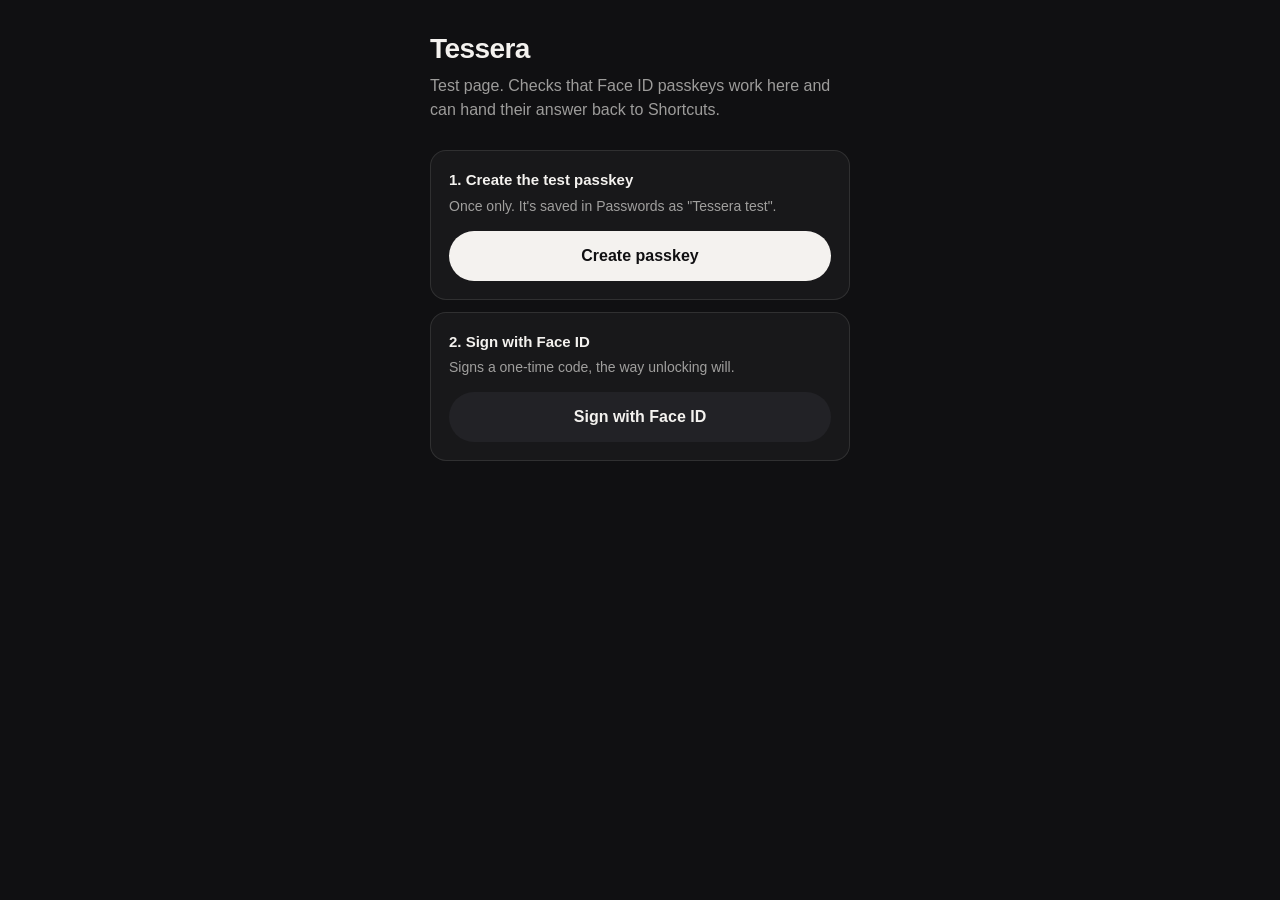
==== docs/index.html @ d28b0b76 "Tessera: test page for Face ID passkeys" ====
<!doctype html>
<html lang="en">
<head>
  <meta charset="utf-8">
  <meta name="viewport" content="width=device-width, initial-scale=1, viewport-fit=cover">
  <meta name="color-scheme" content="dark">
  <title>Tessera</title>
  <style>
    @font-face { font-family: "Inter"; src: url("InterVariable.woff2") format("woff2"); font-weight: 100 900; }
    :root {
      --bg: #101012; --card: #18181a; --raised: #222226; --hair: rgba(255, 255, 255, 0.10);
      --text: #f4f2ef; --t2: rgba(244, 242, 239, 0.62); --sand: #d6b28c; --bad: #e5847a;
    }
    * { box-sizing: border-box; margin: 0; padding: 0; }
    html, body { background: var(--bg); color: var(--text); }
    body {
      font: 400 16px/1.5 Inter, -apple-system, sans-serif; -webkit-font-smoothing: antialiased;
      min-height: 100vh; padding: max(28px, env(safe-area-inset-top)) 20px 40px;
      display: flex; flex-direction: column; align-items: center;
    }
    main { width: 100%; max-width: 420px; }
    h1 { font-size: 28px; font-weight: 700; letter-spacing: -0.02em; }
    .sub { color: var(--t2); margin: 4px 0 28px; }
    .step { background: var(--card); border: 1px solid var(--hair); border-radius: 16px; padding: 18px; margin-bottom: 12px; }
    .step h2 { font-size: 15px; font-weight: 650; margin-bottom: 4px; }
    .step p { color: var(--t2); font-size: 14px; margin-bottom: 14px; }
    button {
      font: inherit; font-size: 16px; font-weight: 650; width: 100%; height: 50px; border: 0; border-radius: 999px;
      background: var(--text); color: #101012;
    }
    button.quiet { background: var(--raised); color: var(--text); }
    button:disabled { opacity: 0.5; }
    #log { margin-top: 18px; font: 13px/1.5 ui-monospace, Menlo, monospace; color: var(--t2); white-space: pre-wrap; word-break: break-all; }
    .ok { color: var(--sand); }
    .bad { color: var(--bad); }
  </style>
</head>
<body>
<main>
  <h1>Tessera</h1>
  <p class="sub">Test page. Checks that Face ID passkeys work here and can hand their answer back to Shortcuts.</p>

  <section class="step">
    <h2>1. Create the test passkey</h2>
    <p>Once only. It's saved in Passwords as "Tessera test".</p>
    <button id="create">Create passkey</button>
  </section>

  <section class="step">
    <h2>2. Sign with Face ID</h2>
    <p>Signs a one-time code, the way unlocking will.</p>
    <button id="sign" class="quiet">Sign with Face ID</button>
  </section>

  <div id="log"></div>
</main>
<script>
"use strict";
const RP = "beansasset.github.io";
const logEl = document.getElementById("log");
function log(text, cls) {
  const line = document.createElement("div");
  line.textContent = text;
  if (cls) line.className = cls;
  logEl.append(line);
}
const b64url = (buf) => btoa(String.fromCharCode(...new Uint8Array(buf))).replace(/\+/g, "-").replace(/\//g, "_").replace(/=+$/, "");
const fromB64url = (s) => Uint8Array.from(atob(s.replace(/-/g, "+").replace(/_/g, "/")), (c) => c.charCodeAt(0));

// The shortcut passes its one-time code and where to send the answer in the
// address after #, e.g. #c=CODE&back=Tessera%20Back
const params = new URLSearchParams(location.hash.slice(1));
const fromShortcut = params.has("c");

async function create() {
  try {
    const cred = await navigator.credentials.create({ publicKey: {
      rp: { id: RP, name: "Tessera" },
      user: { id: crypto.getRandomValues(new Uint8Array(16)), name: "Tessera test", displayName: "Tessera test" },
      challenge: crypto.getRandomValues(new Uint8Array(32)),
      pubKeyCredParams: [{ type: "public-key", alg: -7 }],
      authenticatorSelection: { residentKey: "required", userVerification: "required" },
      timeout: 60000,
    }});
    log("Passkey created.", "ok");
    log("id " + b64url(cred.rawId).slice(0, 16) + "…");
  } catch (e) {
    log("Couldn't create it: " + e.name + " " + e.message, "bad");
  }
}

async function sign(auto) {
  const challenge = fromShortcut ? fromB64url(params.get("c")) : crypto.getRandomValues(new Uint8Array(32));
  const started = performance.now();
  try {
    const cred = await navigator.credentials.get({ publicKey: {
      rpId: RP, challenge, userVerification: "required", timeout: 60000,
    }});
    const flags = new Uint8Array(cred.response.authenticatorData)[32];
    const verified = Boolean(flags & 0x04);
    log(`Signed ${auto ? "automatically" : "after a tap"} in ${Math.round(performance.now() - started)} ms.`, "ok");
    log(verified ? "Face ID (user verified): yes" : "Face ID (user verified): NO", verified ? "ok" : "bad");
    if (fromShortcut) {
      const answer = [cred.rawId, cred.response.authenticatorData, cred.response.clientDataJSON, cred.response.signature]
        .map(b64url).join(".");
      const back = params.get("back") || "Tessera Back";
      log("Handing the answer back to Shortcuts…");
      location.href = "shortcuts://run-shortcut?name=" + encodeURIComponent(back) +
        "&input=text&text=" + encodeURIComponent(answer);
    }
  } catch (e) {
    log(`${auto ? "Automatic" : "Tapped"} sign failed: ${e.name}`, "bad");
    if (auto) log("Tap Sign with Face ID instead.");
  }
}

document.getElementById("create").addEventListener("click", create);
document.getElementById("sign").addEventListener("click", () => sign(false));

if (!window.PublicKeyCredential) log("This browser doesn't support passkeys.", "bad");
else if (fromShortcut) {
  log("Opened by the shortcut, with a code.");
  sign(true);   // does Safari allow Face ID without a tap? that's one of the questions
}
</script>
</body>
</html>
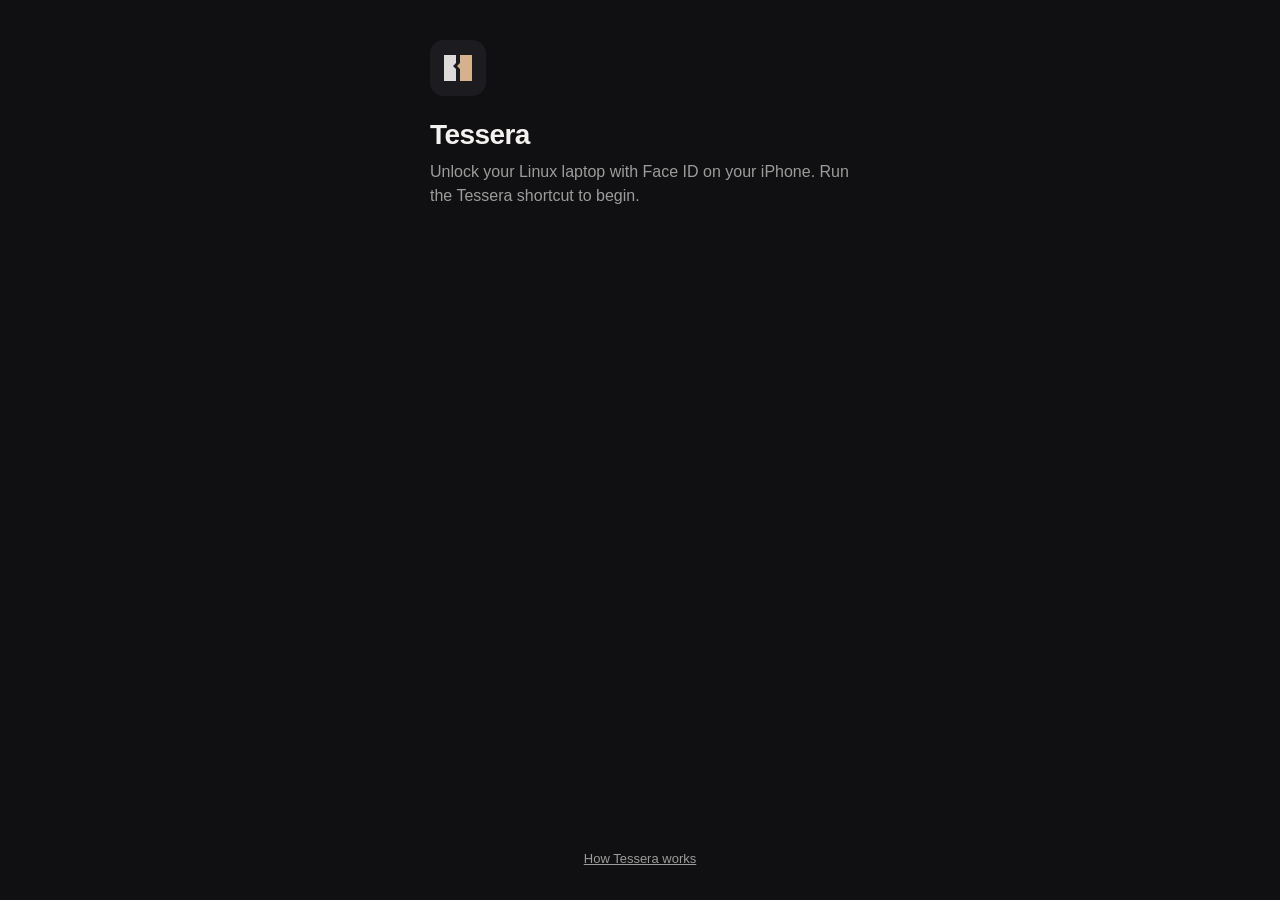
==== commit c765f29f: "The laptop side: pairing, Face ID unlock, and the phone page" ====
--- a/docs/index.html
+++ b/docs/index.html
@@ -4,123 +4,266 @@
   <meta charset="utf-8">
   <meta name="viewport" content="width=device-width, initial-scale=1, viewport-fit=cover">
   <meta name="color-scheme" content="dark">
+  <meta name="robots" content="noindex">
   <title>Tessera</title>
   <style>
     @font-face { font-family: "Inter"; src: url("InterVariable.woff2") format("woff2"); font-weight: 100 900; }
     :root {
       --bg: #101012; --card: #18181a; --raised: #222226; --hair: rgba(255, 255, 255, 0.10);
-      --text: #f4f2ef; --t2: rgba(244, 242, 239, 0.62); --sand: #d6b28c; --bad: #e5847a;
+      --text: #f4f2ef; --t2: rgba(244, 242, 239, 0.62); --t3: rgba(244, 242, 239, 0.4);
+      --sand: #d6b28c; --bad: #e5847a;
     }
     * { box-sizing: border-box; margin: 0; padding: 0; }
     html, body { background: var(--bg); color: var(--text); }
     body {
       font: 400 16px/1.5 Inter, -apple-system, sans-serif; -webkit-font-smoothing: antialiased;
-      min-height: 100vh; padding: max(28px, env(safe-area-inset-top)) 20px 40px;
+      min-height: 100vh; min-height: 100dvh;
+      padding: max(40px, env(safe-area-inset-top)) 22px max(32px, env(safe-area-inset-bottom));
       display: flex; flex-direction: column; align-items: center;
     }
-    main { width: 100%; max-width: 420px; }
-    h1 { font-size: 28px; font-weight: 700; letter-spacing: -0.02em; }
-    .sub { color: var(--t2); margin: 4px 0 28px; }
-    .step { background: var(--card); border: 1px solid var(--hair); border-radius: 16px; padding: 18px; margin-bottom: 12px; }
-    .step h2 { font-size: 15px; font-weight: 650; margin-bottom: 4px; }
-    .step p { color: var(--t2); font-size: 14px; margin-bottom: 14px; }
-    button {
-      font: inherit; font-size: 16px; font-weight: 650; width: 100%; height: 50px; border: 0; border-radius: 999px;
-      background: var(--text); color: #101012;
+    main { width: 100%; max-width: 420px; flex: 1; display: flex; flex-direction: column; }
+    [hidden] { display: none !important; }
+
+    .mark { width: 56px; height: 56px; margin-bottom: 22px; }
+    h1 { font-size: 28px; font-weight: 700; letter-spacing: -0.02em; line-height: 1.2; }
+    .sub { color: var(--t2); margin-top: 8px; }
+    .status { margin-top: 28px; color: var(--t2); font-size: 15px; min-height: 1.5em; }
+    .status.ok { color: var(--sand); }
+    .status.bad { color: var(--bad); }
+    .grow { flex: 1; }
+
+    button, .button {
+      font: inherit; font-size: 17px; font-weight: 650; width: 100%; height: 54px; border: 0; border-radius: 999px;
+      background: var(--text); color: #101012; display: flex; align-items: center; justify-content: center;
+      text-decoration: none; margin-top: 12px;
     }
     button.quiet { background: var(--raised); color: var(--text); }
-    button:disabled { opacity: 0.5; }
-    #log { margin-top: 18px; font: 13px/1.5 ui-monospace, Menlo, monospace; color: var(--t2); white-space: pre-wrap; word-break: break-all; }
-    .ok { color: var(--sand); }
-    .bad { color: var(--bad); }
+
+    .code {
+      margin-top: 30px; font-size: 56px; font-weight: 700; letter-spacing: 0.18em; text-align: center;
+      font-variant-numeric: tabular-nums; color: var(--text);
+    }
+    .code-note { text-align: center; color: var(--t2); font-size: 15px; margin-top: 6px; }
+
+    ol.steps { list-style: none; counter-reset: s; margin-top: 26px; }
+    ol.steps > li { counter-increment: s; position: relative; padding: 0 0 22px 40px; }
+    ol.steps > li::before {
+      content: counter(s); position: absolute; left: 0; top: 0; width: 26px; height: 26px; border-radius: 50%;
+      background: var(--raised); color: var(--text); font-size: 13px; font-weight: 650;
+      display: flex; align-items: center; justify-content: center;
+    }
+    ol.steps h3 { font-size: 16px; font-weight: 650; }
+    ol.steps p, ol.steps li li { color: var(--t2); font-size: 15px; }
+    ol.steps ul { margin: 6px 0 0 18px; }
+    ol.steps b { color: var(--text); font-weight: 600; }
+    .addr {
+      display: flex; align-items: center; gap: 8px; margin-top: 10px; padding: 10px 10px 10px 14px;
+      background: var(--card); border: 1px solid var(--hair); border-radius: 12px;
+    }
+    .addr code { flex: 1; font: 13px/1.4 ui-monospace, Menlo, monospace; color: var(--text); word-break: break-all; }
+    .addr button { width: auto; height: 34px; padding: 0 14px; margin: 0; font-size: 14px; flex: none; }
+    footer { margin-top: 28px; color: var(--t3); font-size: 13px; text-align: center; }
+    footer a { color: var(--t2); }
   </style>
 </head>
 <body>
 <main>
-  <h1>Tessera</h1>
-  <p class="sub">Test page. Checks that Face ID passkeys work here and can hand their answer back to Shortcuts.</p>
-
-  <section class="step">
-    <h2>1. Create the test passkey</h2>
-    <p>Once only. It's saved in Passwords as "Tessera test".</p>
-    <button id="create">Create passkey</button>
-  </section>
-
-  <section class="step">
-    <h2>2. Sign with Face ID</h2>
-    <p>Signs a one-time code, the way unlocking will.</p>
-    <button id="sign" class="quiet">Sign with Face ID</button>
-  </section>
-
-  <div id="log"></div>
+  <svg class="mark" viewBox="0 0 56 56" aria-hidden="true">
+    <rect width="56" height="56" rx="14" fill="#1c1b20"/>
+    <path d="M14 15h12v8l-3 3 3 3v12H14z" fill="#f4f2ef" opacity=".9"/>
+    <path d="M42 15H30v8l-3 3 3 3v12h12z" fill="#d6b28c"/>
+  </svg>
+
+  <!-- unlocking -->
+  <section id="unlock" hidden>
+    <h1>Unlocking <span class="laptop">your laptop</span></h1>
+    <p class="sub">Confirm with Face ID.</p>
+    <p class="status" id="unlock-status"></p>
+    <button id="unlock-retry" hidden>Try again</button>
+  </section>
+
+  <!-- pairing -->
+  <section id="pair" hidden>
+    <h1>Pair with <span class="laptop">your laptop</span></h1>
+    <p class="sub">This makes a passkey on your iPhone that only Face ID can use. Your laptop keeps the matching half.</p>
+    <div id="pair-start">
+      <p class="status" id="pair-status"></p>
+      <button id="pair-create">Create passkey</button>
+    </div>
+    <div id="pair-done" hidden>
+      <div class="code" id="pair-code"></div>
+      <p class="code-note">Your laptop shows a code too. Send this, then check they match.</p>
+      <button id="pair-send">Send to laptop</button>
+    </div>
+  </section>
+
+  <!-- setting up the shortcuts, opened from the QR code on the laptop -->
+  <section id="setup" hidden>
+    <h1>Set up Tessera</h1>
+    <p class="sub">Two shortcuts, once. Tessera itself needs no app.</p>
+    <ol class="steps">
+      <li>
+        <h3>The “Tessera” shortcut</h3>
+        <p>In Shortcuts, tap <b>+</b> and name it <b>Tessera</b>. Add these two actions:</p>
+        <ul>
+          <li><b>Get Contents of URL</b>, with this address:</li>
+        </ul>
+        <div class="addr"><code id="addr-start"></code><button class="quiet" data-copy="addr-start">Copy</button></div>
+        <ul><li style="margin-top:8px"><b>Open URLs</b>. It fills in <b>Contents of URL</b> by itself.</li></ul>
+      </li>
+      <li>
+        <h3>The “Tessera Reply” shortcut</h3>
+        <p>Tap <b>+</b> again and name it <b>Tessera Reply</b>. Add:</p>
+        <ul><li><b>Get Contents of URL</b>, with this address:</li></ul>
+        <div class="addr"><code id="addr-answer"></code><button class="quiet" data-copy="addr-answer">Copy</button></div>
+        <ul>
+          <li style="margin-top:8px">Tap the arrow on that action: set <b>Method</b> to <b>POST</b>, <b>Request Body</b> to <b>File</b>, and the file to <b>Shortcut Input</b>.</li>
+          <li><b>Show Notification</b>, with <b>Contents of URL</b>.</li>
+        </ul>
+      </li>
+      <li>
+        <h3>Pair</h3>
+        <p>On the laptop, press <b>Pair</b>, then run <b>Tessera</b> here.</p>
+      </li>
+    </ol>
+  </section>
+
+  <!-- errors, and opened by hand -->
+  <section id="message" hidden>
+    <h1 id="message-title">Tessera</h1>
+    <p class="sub" id="message-text">Unlock your Linux laptop with Face ID on your iPhone. Run the Tessera shortcut to begin.</p>
+  </section>
+
+  <div class="grow"></div>
+  <footer><a href="https://github.com/BeansAsset/tessera">How Tessera works</a></footer>
 </main>
 <script>
 "use strict";
 const RP = "beansasset.github.io";
-const logEl = document.getElementById("log");
-function log(text, cls) {
-  const line = document.createElement("div");
-  line.textContent = text;
-  if (cls) line.className = cls;
-  logEl.append(line);
-}
-const b64url = (buf) => btoa(String.fromCharCode(...new Uint8Array(buf))).replace(/\+/g, "-").replace(/\//g, "_").replace(/=+$/, "");
-const fromB64url = (s) => Uint8Array.from(atob(s.replace(/-/g, "+").replace(/_/g, "/")), (c) => c.charCodeAt(0));
-
-// The shortcut passes its one-time code and where to send the answer in the
-// address after #, e.g. #c=CODE&back=Tessera%20Back
+const REPLY = "Tessera Reply";
+
+const $ = (id) => document.getElementById(id);
+const b64url = (buf) => btoa(String.fromCharCode(...new Uint8Array(buf)))
+  .replace(/\+/g, "-").replace(/\//g, "_").replace(/=+$/, "");
+const unb64url = (s) => Uint8Array.from(atob(s.replace(/-/g, "+").replace(/_/g, "/")), (c) => c.charCodeAt(0));
+
 const params = new URLSearchParams(location.hash.slice(1));
-const fromShortcut = params.has("c");
-
-async function create() {
+const laptop = params.get("laptop");
+if (laptop) for (const el of document.querySelectorAll(".laptop")) el.textContent = laptop;
+
+function show(id) {
+  for (const s of document.querySelectorAll("main > section")) s.hidden = s.id !== id;
+}
+
+function status(id, text, kind) {
+  const el = $(id);
+  el.textContent = text;
+  el.className = "status" + (kind ? " " + kind : "");
+}
+
+function reply(answer) {
+  location.href = "shortcuts://run-shortcut?name=" + encodeURIComponent(REPLY) +
+    "&input=text&text=" + encodeURIComponent(answer);
+}
+
+function why(e) {
+  if (e && e.name === "NotAllowedError") return "Cancelled, or Face ID didn't pass.";
+  return "Something went wrong" + (e && e.name ? ` (${e.name})` : "") + ".";
+}
+
+// ---- unlocking ----------------------------------------------------------------------
+
+async function unlock() {
+  $("unlock-retry").hidden = true;
+  status("unlock-status", "");
+  const allow = (params.get("k") || "").split(",").filter(Boolean)
+    .map((id) => ({ type: "public-key", id: unb64url(id) }));
+  try {
+    const cred = await navigator.credentials.get({ publicKey: {
+      rpId: RP, challenge: unb64url(params.get("c")), allowCredentials: allow,
+      userVerification: "required", timeout: 90000,
+    }});
+    const r = cred.response;
+    status("unlock-status", "Sending to your laptop…", "ok");
+    reply(["u", b64url(cred.rawId), b64url(r.authenticatorData), b64url(r.clientDataJSON), b64url(r.signature)].join("."));
+  } catch (e) {
+    status("unlock-status", why(e), "bad");
+    $("unlock-retry").hidden = false;
+  }
+}
+
+// ---- pairing -------------------------------------------------------------------------
+
+let pairAnswer = null;
+
+async function pair() {
+  status("pair-status", "");
+  const challenge = unb64url(params.get("pair"));
+  const name = laptop ? `Tessera · ${laptop}` : "Tessera";
   try {
     const cred = await navigator.credentials.create({ publicKey: {
       rp: { id: RP, name: "Tessera" },
-      user: { id: crypto.getRandomValues(new Uint8Array(16)), name: "Tessera test", displayName: "Tessera test" },
-      challenge: crypto.getRandomValues(new Uint8Array(32)),
+      user: { id: crypto.getRandomValues(new Uint8Array(16)), name, displayName: name },
+      challenge,
       pubKeyCredParams: [{ type: "public-key", alg: -7 }],
       authenticatorSelection: { residentKey: "required", userVerification: "required" },
-      timeout: 60000,
+      attestation: "none",
+      timeout: 90000,
     }});
-    log("Passkey created.", "ok");
-    log("id " + b64url(cred.rawId).slice(0, 16) + "…");
+    // The same four digits the laptop works out: from the challenge and the new key's id.
+    const raw = new Uint8Array(cred.rawId);
+    const both = new Uint8Array(challenge.length + raw.length);
+    both.set(challenge); both.set(raw, challenge.length);
+    const digest = new DataView(await crypto.subtle.digest("SHA-256", both));
+    $("pair-code").textContent = String(digest.getUint32(0) % 10000).padStart(4, "0");
+    pairAnswer = ["p", b64url(cred.rawId), b64url(cred.response.clientDataJSON),
+                  b64url(cred.response.attestationObject)].join(".");
+    $("pair-start").hidden = true;
+    $("pair-done").hidden = false;
   } catch (e) {
-    log("Couldn't create it: " + e.name + " " + e.message, "bad");
+    status("pair-status", why(e), "bad");
   }
 }
 
-async function sign(auto) {
-  const challenge = fromShortcut ? fromB64url(params.get("c")) : crypto.getRandomValues(new Uint8Array(32));
-  const started = performance.now();
-  try {
-    const cred = await navigator.credentials.get({ publicKey: {
-      rpId: RP, challenge, userVerification: "required", timeout: 60000,
-    }});
-    const flags = new Uint8Array(cred.response.authenticatorData)[32];
-    const verified = Boolean(flags & 0x04);
-    log(`Signed ${auto ? "automatically" : "after a tap"} in ${Math.round(performance.now() - started)} ms.`, "ok");
-    log(verified ? "Face ID (user verified): yes" : "Face ID (user verified): NO", verified ? "ok" : "bad");
-    if (fromShortcut) {
-      const answer = [cred.rawId, cred.response.authenticatorData, cred.response.clientDataJSON, cred.response.signature]
-        .map(b64url).join(".");
-      const back = params.get("back") || "Tessera Back";
-      log("Handing the answer back to Shortcuts…");
-      location.href = "shortcuts://run-shortcut?name=" + encodeURIComponent(back) +
-        "&input=text&text=" + encodeURIComponent(answer);
-    }
-  } catch (e) {
-    log(`${auto ? "Automatic" : "Tapped"} sign failed: ${e.name}`, "bad");
-    if (auto) log("Tap Sign with Face ID instead.");
+// ---- setup -----------------------------------------------------------------------------
+
+function setup(host) {
+  $("addr-start").textContent = `http://${host}/start`;
+  $("addr-answer").textContent = `http://${host}/answer`;
+  for (const b of document.querySelectorAll("[data-copy]")) {
+    b.addEventListener("click", async () => {
+      await navigator.clipboard.writeText($(b.dataset.copy).textContent);
+      b.textContent = "Copied";
+      setTimeout(() => { b.textContent = "Copy"; }, 1500);
+    });
   }
 }
 
-document.getElementById("create").addEventListener("click", create);
-document.getElementById("sign").addEventListener("click", () => sign(false));
-
-if (!window.PublicKeyCredential) log("This browser doesn't support passkeys.", "bad");
-else if (fromShortcut) {
-  log("Opened by the shortcut, with a code.");
-  sign(true);   // does Safari allow Face ID without a tap? that's one of the questions
+// ---- which page is this --------------------------------------------------------------------
+
+$("unlock-retry").addEventListener("click", unlock);
+$("pair-create").addEventListener("click", pair);
+$("pair-send").addEventListener("click", () => reply(pairAnswer));
+
+if (!window.PublicKeyCredential && (params.has("c") || params.has("pair"))) {
+  show("message");
+  $("message-title").textContent = "Passkeys aren't available";
+  $("message-text").textContent = "Open this in Safari on iOS 16 or later.";
+} else if (params.has("c")) {
+  show("unlock");
+  unlock();
+} else if (params.has("pair")) {
+  show("pair");
+  pair();          // starts straight away; the button is there if Safari wants a tap first
+} else if (params.has("setup")) {
+  show("setup");
+  setup(params.get("setup"));
+} else if (params.has("error")) {
+  show("message");
+  $("message-title").textContent = "Not yet";
+  $("message-text").textContent = params.get("error");
+} else {
+  show("message");
 }
 </script>
 </body>
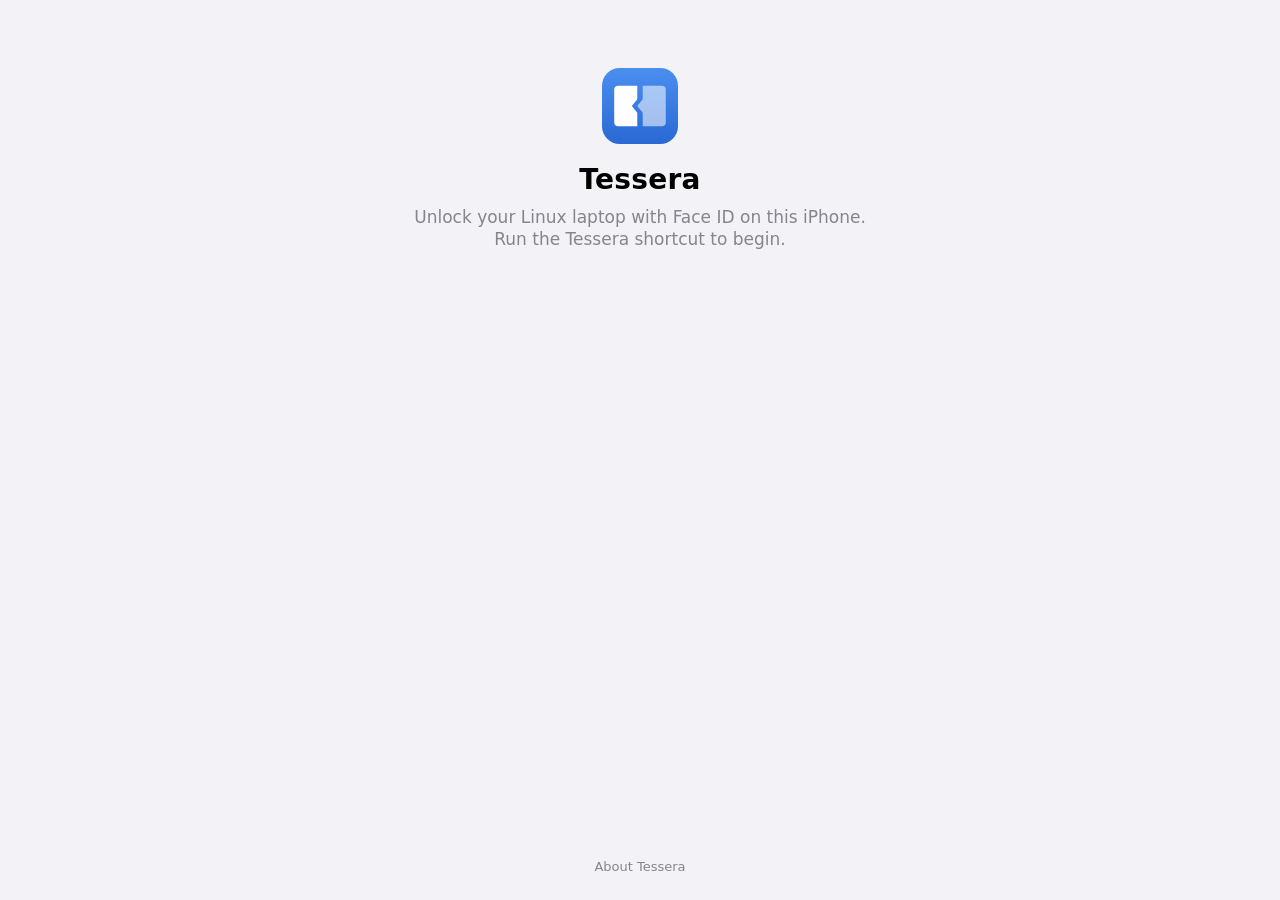
==== commit 4fc630be: "A native look: GNOME-style window, iPhone-style phone page, new icon" ====
--- a/docs/index.html
+++ b/docs/index.html
@@ -3,140 +3,157 @@
 <head>
   <meta charset="utf-8">
   <meta name="viewport" content="width=device-width, initial-scale=1, viewport-fit=cover">
-  <meta name="color-scheme" content="dark">
+  <meta name="color-scheme" content="light dark">
   <meta name="robots" content="noindex">
   <title>Tessera</title>
   <style>
-    @font-face { font-family: "Inter"; src: url("InterVariable.woff2") format("woff2"); font-weight: 100 900; }
+    /* Laid out like an iPhone settings screen: the system font, grouped
+       lists, iOS colours, light or dark following the phone. */
     :root {
-      --bg: #101012; --card: #18181a; --raised: #222226; --hair: rgba(255, 255, 255, 0.10);
-      --text: #f4f2ef; --t2: rgba(244, 242, 239, 0.62); --t3: rgba(244, 242, 239, 0.4);
-      --sand: #d6b28c; --bad: #e5847a;
+      --bg: #f2f2f7; --group: #ffffff; --separator: rgba(60, 60, 67, 0.18);
+      --label: #000000; --secondary: rgba(60, 60, 67, 0.6); --tertiary: rgba(60, 60, 67, 0.3);
+      --blue: #007aff; --red: #ff3b30; --fill: rgba(120, 120, 128, 0.12);
+    }
+    @media (prefers-color-scheme: dark) {
+      :root {
+        --bg: #000000; --group: #1c1c1e; --separator: rgba(84, 84, 88, 0.6);
+        --label: #ffffff; --secondary: rgba(235, 235, 245, 0.6); --tertiary: rgba(235, 235, 245, 0.3);
+        --blue: #0a84ff; --red: #ff453a; --fill: rgba(120, 120, 128, 0.24);
+      }
     }
     * { box-sizing: border-box; margin: 0; padding: 0; }
-    html, body { background: var(--bg); color: var(--text); }
+    html, body { background: var(--bg); color: var(--label); }
     body {
-      font: 400 16px/1.5 Inter, -apple-system, sans-serif; -webkit-font-smoothing: antialiased;
+      font: 400 17px/1.3 -apple-system, BlinkMacSystemFont, system-ui, sans-serif;
+      -webkit-text-size-adjust: 100%;
       min-height: 100vh; min-height: 100dvh;
-      padding: max(40px, env(safe-area-inset-top)) 22px max(32px, env(safe-area-inset-bottom));
-      display: flex; flex-direction: column; align-items: center;
-    }
-    main { width: 100%; max-width: 420px; flex: 1; display: flex; flex-direction: column; }
+      padding: max(20px, env(safe-area-inset-top)) 16px max(24px, env(safe-area-inset-bottom));
+      display: flex; flex-direction: column;
+    }
+    main { width: 100%; max-width: 500px; margin: 0 auto; flex: 1; display: flex; flex-direction: column; }
     [hidden] { display: none !important; }
 
-    .mark { width: 56px; height: 56px; margin-bottom: 22px; }
-    h1 { font-size: 28px; font-weight: 700; letter-spacing: -0.02em; line-height: 1.2; }
-    .sub { color: var(--t2); margin-top: 8px; }
-    .status { margin-top: 28px; color: var(--t2); font-size: 15px; min-height: 1.5em; }
-    .status.ok { color: var(--sand); }
-    .status.bad { color: var(--bad); }
+    /* a centred screen: icon, title, text */
+    .hero { text-align: center; padding: 48px 8px 8px; }
+    .hero .icon { width: 76px; height: 76px; margin: 0 auto 18px; display: block; }
+    .hero h1 { font-size: 28px; font-weight: 700; letter-spacing: 0.01em; }
+    .hero p { color: var(--secondary); font-size: 17px; margin-top: 8px; }
+    .status { margin-top: 18px; font-size: 15px; color: var(--secondary); min-height: 1.3em; text-align: center; }
+    .status.bad { color: var(--red); }
+
+    /* iOS-style buttons: filled, rounded rectangle, full width */
+    .button {
+      display: block; width: 100%; margin-top: 24px; padding: 15px 20px; border: 0; border-radius: 14px;
+      background: var(--blue); color: #fff; font-family: inherit; font-size: 17px; font-weight: 600; line-height: 1.2;
+    }
+    .button.plain { background: var(--fill); color: var(--blue); }
+
+    /* the pairing code */
+    .code {
+      margin: 28px auto 0; font: 600 46px/1 ui-monospace, "SF Mono", Menlo, monospace;
+      letter-spacing: 0.22em; padding-left: 0.22em; text-align: center;
+    }
+
+    /* grouped lists */
+    .large-title { font-size: 34px; font-weight: 700; padding: 28px 4px 4px; }
+    .intro { color: var(--secondary); font-size: 15px; padding: 0 4px; }
+    .header { font-size: 13px; text-transform: uppercase; color: var(--secondary); padding: 26px 16px 7px; }
+    .footer { font-size: 13px; color: var(--secondary); padding: 7px 16px 0; }
+    .list { background: var(--group); border-radius: 10px; overflow: hidden; }
+    .cell { padding: 11px 16px; position: relative; }
+    .cell + .cell::before { content: ""; position: absolute; top: 0; left: 16px; right: 0; height: 0.5px; background: var(--separator); }
+    .cell .small { font-size: 15px; color: var(--secondary); margin-top: 2px; }
+    .cell b { font-weight: 600; }
+    .copy { display: flex; align-items: center; gap: 12px; }
+    .copy code { flex: 1; font: 15px/1.35 ui-monospace, "SF Mono", Menlo, monospace; word-break: break-all; }
+    .copy button { border: 0; background: none; color: var(--blue); font-family: inherit; font-size: 17px; padding: 6px 0; flex: none; }
+
     .grow { flex: 1; }
-
-    button, .button {
-      font: inherit; font-size: 17px; font-weight: 650; width: 100%; height: 54px; border: 0; border-radius: 999px;
-      background: var(--text); color: #101012; display: flex; align-items: center; justify-content: center;
-      text-decoration: none; margin-top: 12px;
-    }
-    button.quiet { background: var(--raised); color: var(--text); }
-
-    .code {
-      margin-top: 30px; font-size: 56px; font-weight: 700; letter-spacing: 0.18em; text-align: center;
-      font-variant-numeric: tabular-nums; color: var(--text);
-    }
-    .code-note { text-align: center; color: var(--t2); font-size: 15px; margin-top: 6px; }
-
-    ol.steps { list-style: none; counter-reset: s; margin-top: 26px; }
-    ol.steps > li { counter-increment: s; position: relative; padding: 0 0 22px 40px; }
-    ol.steps > li::before {
-      content: counter(s); position: absolute; left: 0; top: 0; width: 26px; height: 26px; border-radius: 50%;
-      background: var(--raised); color: var(--text); font-size: 13px; font-weight: 650;
-      display: flex; align-items: center; justify-content: center;
-    }
-    ol.steps h3 { font-size: 16px; font-weight: 650; }
-    ol.steps p, ol.steps li li { color: var(--t2); font-size: 15px; }
-    ol.steps ul { margin: 6px 0 0 18px; }
-    ol.steps b { color: var(--text); font-weight: 600; }
-    .addr {
-      display: flex; align-items: center; gap: 8px; margin-top: 10px; padding: 10px 10px 10px 14px;
-      background: var(--card); border: 1px solid var(--hair); border-radius: 12px;
-    }
-    .addr code { flex: 1; font: 13px/1.4 ui-monospace, Menlo, monospace; color: var(--text); word-break: break-all; }
-    .addr button { width: auto; height: 34px; padding: 0 14px; margin: 0; font-size: 14px; flex: none; }
-    footer { margin-top: 28px; color: var(--t3); font-size: 13px; text-align: center; }
-    footer a { color: var(--t2); }
+    footer { margin-top: 32px; text-align: center; font-size: 13px; }
+    footer a { color: var(--secondary); text-decoration: none; }
   </style>
 </head>
 <body>
 <main>
-  <svg class="mark" viewBox="0 0 56 56" aria-hidden="true">
-    <rect width="56" height="56" rx="14" fill="#1c1b20"/>
-    <path d="M14 15h12v8l-3 3 3 3v12H14z" fill="#f4f2ef" opacity=".9"/>
-    <path d="M42 15H30v8l-3 3 3 3v12h12z" fill="#d6b28c"/>
-  </svg>
-
   <!-- unlocking -->
-  <section id="unlock" hidden>
-    <h1>Unlocking <span class="laptop">your laptop</span></h1>
-    <p class="sub">Confirm with Face ID.</p>
+  <section id="unlock" class="hero" hidden>
+    <svg class="icon" viewBox="8 8 112 112" aria-hidden="true"><use href="#mark"/></svg>
+    <h1>Unlock <span class="laptop">your laptop</span></h1>
+    <p>Confirm with Face ID.</p>
     <p class="status" id="unlock-status"></p>
-    <button id="unlock-retry" hidden>Try again</button>
+    <button class="button" id="unlock-retry" hidden>Try Again</button>
   </section>
 
   <!-- pairing -->
-  <section id="pair" hidden>
-    <h1>Pair with <span class="laptop">your laptop</span></h1>
-    <p class="sub">This makes a passkey on your iPhone that only Face ID can use. Your laptop keeps the matching half.</p>
+  <section id="pair" class="hero" hidden>
+    <svg class="icon" viewBox="8 8 112 112" aria-hidden="true"><use href="#mark"/></svg>
     <div id="pair-start">
+      <h1>Pair with <span class="laptop">your laptop</span></h1>
+      <p>Saves a passkey on this iPhone that only Face ID can use. Your laptop keeps the matching half.</p>
       <p class="status" id="pair-status"></p>
-      <button id="pair-create">Create passkey</button>
+      <button class="button" id="pair-create">Create Passkey</button>
     </div>
     <div id="pair-done" hidden>
+      <h1>Check the Code</h1>
+      <p>Your laptop shows a code too. Send this one, then check they match.</p>
       <div class="code" id="pair-code"></div>
-      <p class="code-note">Your laptop shows a code too. Send this, then check they match.</p>
-      <button id="pair-send">Send to laptop</button>
+      <button class="button" id="pair-send">Send to Laptop</button>
     </div>
   </section>
 
   <!-- setting up the shortcuts, opened from the QR code on the laptop -->
   <section id="setup" hidden>
-    <h1>Set up Tessera</h1>
-    <p class="sub">Two shortcuts, once. Tessera itself needs no app.</p>
-    <ol class="steps">
-      <li>
-        <h3>The “Tessera” shortcut</h3>
-        <p>In Shortcuts, tap <b>+</b> and name it <b>Tessera</b>. Add these two actions:</p>
-        <ul>
-          <li><b>Get Contents of URL</b>, with this address:</li>
-        </ul>
-        <div class="addr"><code id="addr-start"></code><button class="quiet" data-copy="addr-start">Copy</button></div>
-        <ul><li style="margin-top:8px"><b>Open URLs</b>. It fills in <b>Contents of URL</b> by itself.</li></ul>
-      </li>
-      <li>
-        <h3>The “Tessera Reply” shortcut</h3>
-        <p>Tap <b>+</b> again and name it <b>Tessera Reply</b>. Add:</p>
-        <ul><li><b>Get Contents of URL</b>, with this address:</li></ul>
-        <div class="addr"><code id="addr-answer"></code><button class="quiet" data-copy="addr-answer">Copy</button></div>
-        <ul>
-          <li style="margin-top:8px">Tap the arrow on that action: set <b>Method</b> to <b>POST</b>, <b>Request Body</b> to <b>File</b>, and the file to <b>Shortcut Input</b>.</li>
-          <li><b>Show Notification</b>, with <b>Contents of URL</b>.</li>
-        </ul>
-      </li>
-      <li>
-        <h3>Pair</h3>
-        <p>On the laptop, press <b>Pair</b>, then run <b>Tessera</b> here.</p>
-      </li>
-    </ol>
+    <h1 class="large-title">Set Up Tessera</h1>
+    <p class="intro">Make two shortcuts in the Shortcuts app. You only do this once.</p>
+
+    <h2 class="header">Shortcut 1: Tessera</h2>
+    <div class="list">
+      <div class="cell">Tap <b>+</b> and name the shortcut <b>Tessera</b>.</div>
+      <div class="cell">Add <b>Get Contents of URL</b> with this address:</div>
+      <div class="cell copy"><code id="addr-start"></code><button data-copy="addr-start">Copy</button></div>
+      <div class="cell">Add <b>Open URLs</b>. It uses <b>Contents of URL</b> by itself.</div>
+    </div>
+
+    <h2 class="header">Shortcut 2: Tessera Reply</h2>
+    <div class="list">
+      <div class="cell">Tap <b>+</b> and name it <b>Tessera Reply</b>, spelled exactly so.</div>
+      <div class="cell">Add <b>Get Contents of URL</b> with this address:</div>
+      <div class="cell copy"><code id="addr-answer"></code><button data-copy="addr-answer">Copy</button></div>
+      <div class="cell">Tap the arrow on that action. Set <b>Method</b> to <b>POST</b> and <b>Request Body</b> to <b>File</b>, then set the file to <b>Shortcut Input</b>.</div>
+      <div class="cell">Add <b>Show Notification</b> and set its text to <b>Contents of URL</b>.</div>
+    </div>
+    <p class="footer">Tessera Reply runs by itself after Face ID. You don't need to tap it.</p>
+
+    <h2 class="header">Then</h2>
+    <div class="list">
+      <div class="cell">On the laptop, choose <b>Pair iPhone</b>, then run <b>Tessera</b> here.</div>
+    </div>
   </section>
 
   <!-- errors, and opened by hand -->
-  <section id="message" hidden>
+  <section id="message" class="hero" hidden>
+    <svg class="icon" viewBox="8 8 112 112" aria-hidden="true"><use href="#mark"/></svg>
     <h1 id="message-title">Tessera</h1>
-    <p class="sub" id="message-text">Unlock your Linux laptop with Face ID on your iPhone. Run the Tessera shortcut to begin.</p>
+    <p id="message-text">Unlock your Linux laptop with Face ID on this iPhone. Run the Tessera shortcut to begin.</p>
   </section>
 
   <div class="grow"></div>
-  <footer><a href="https://github.com/BeansAsset/tessera">How Tessera works</a></footer>
+  <footer><a href="https://github.com/BeansAsset/tessera">About Tessera</a></footer>
 </main>
+
+<svg width="0" height="0" style="position:absolute">
+  <defs>
+    <linearGradient id="mark-bg" x1="0" y1="0" x2="0" y2="1">
+      <stop offset="0" stop-color="#4b8ff0"/><stop offset="1" stop-color="#2a68d4"/>
+    </linearGradient>
+    <g id="mark">
+      <rect x="8" y="8" width="112" height="112" rx="26" fill="url(#mark-bg)"/>
+      <path d="M32 34h28v20l-8 10 8 10v20H32a6 6 0 0 1-6-6V40a6 6 0 0 1 6-6z" fill="#fff"/>
+      <path d="M96 34H68v20l-8 10 8 10v20h28a6 6 0 0 0 6-6V40a6 6 0 0 0-6-6z" fill="#fff" fill-opacity=".55"/>
+    </g>
+  </defs>
+</svg>
+
 <script>
 "use strict";
 const RP = "beansasset.github.io";
@@ -155,10 +172,10 @@
   for (const s of document.querySelectorAll("main > section")) s.hidden = s.id !== id;
 }
 
-function status(id, text, kind) {
+function status(id, text, bad) {
   const el = $(id);
   el.textContent = text;
-  el.className = "status" + (kind ? " " + kind : "");
+  el.className = "status" + (bad ? " bad" : "");
 }
 
 function reply(answer) {
@@ -167,7 +184,7 @@
 }
 
 function why(e) {
-  if (e && e.name === "NotAllowedError") return "Cancelled, or Face ID didn't pass.";
+  if (e && e.name === "NotAllowedError") return "Cancelled, or Face ID didn't recognise you.";
   return "Something went wrong" + (e && e.name ? ` (${e.name})` : "") + ".";
 }
 
@@ -184,10 +201,10 @@
       userVerification: "required", timeout: 90000,
     }});
     const r = cred.response;
-    status("unlock-status", "Sending to your laptop…", "ok");
+    status("unlock-status", "Sending to your laptop…");
     reply(["u", b64url(cred.rawId), b64url(r.authenticatorData), b64url(r.clientDataJSON), b64url(r.signature)].join("."));
   } catch (e) {
-    status("unlock-status", why(e), "bad");
+    status("unlock-status", why(e), true);
     $("unlock-retry").hidden = false;
   }
 }
@@ -221,7 +238,7 @@
     $("pair-start").hidden = true;
     $("pair-done").hidden = false;
   } catch (e) {
-    status("pair-status", why(e), "bad");
+    status("pair-status", why(e), true);
   }
 }
 
@@ -241,13 +258,17 @@
 
 // ---- which page is this --------------------------------------------------------------------
 
+// Opened again with new data while this tab was showing (only the part
+// after # changed): start over with it.
+window.addEventListener("hashchange", () => location.reload());
+
 $("unlock-retry").addEventListener("click", unlock);
 $("pair-create").addEventListener("click", pair);
 $("pair-send").addEventListener("click", () => reply(pairAnswer));
 
 if (!window.PublicKeyCredential && (params.has("c") || params.has("pair"))) {
   show("message");
-  $("message-title").textContent = "Passkeys aren't available";
+  $("message-title").textContent = "Passkeys Aren't Available";
   $("message-text").textContent = "Open this in Safari on iOS 16 or later.";
 } else if (params.has("c")) {
   show("unlock");
@@ -260,7 +281,7 @@
   setup(params.get("setup"));
 } else if (params.has("error")) {
   show("message");
-  $("message-title").textContent = "Not yet";
+  $("message-title").textContent = "Not Paired Yet";
   $("message-text").textContent = params.get("error");
 } else {
   show("message");
